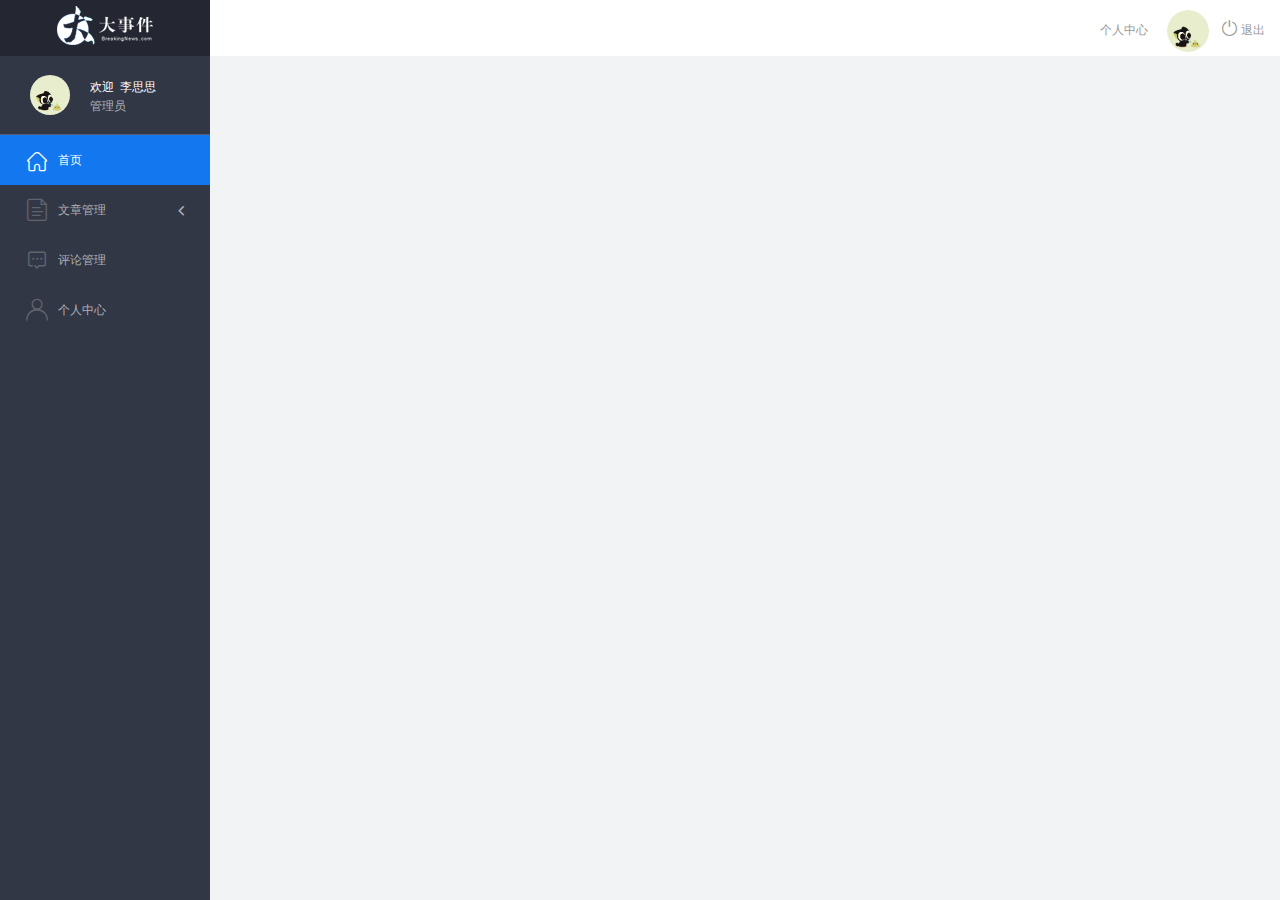
==== admin/index.html @ e84eb097 "静态资源完成" ====
<!DOCTYPE html>
<html lang="en">

<head>
    <meta charset="UTF-8">
    <meta name="viewport" content="width=device-width, initial-scale=1.0">
    <meta http-equiv="X-UA-Compatible" content="ie=edge">
    <title>大事件-后台首页</title>
    <link rel="stylesheet" href="./libs/bootstrap/css/bootstrap.min.css">
    <link rel="stylesheet" href="css/reset.css">
    <link rel="stylesheet" href="css/iconfont.css">
    <link rel="stylesheet" href="css/main.css">
    <script src="./libs/jquery-1.12.4.min.js"></script>
    <!-- 导入bootstrap的js文件 -->
    <script src="./libs/bootstrap/js/bootstrap.min.js"></script>
</head>

<body>
    <div class="sider">
        <a href="#" class="logo"><img src="images/logo02.png" alt="logo"></a>
        <div class="user_info">
            <img src="images/2.jpg" alt="person">
            <span>欢迎&nbsp;&nbsp;李思思</span>
            <b>管理员</b>
        </div>
        <!-- 左侧导航栏 -->
        <div class="menu">
            <div class="level01 active"><a href="#" target="main_frame"><i
                        class="iconfont icon-yidiandiantubiao04"></i><span>首页</span></a></div>
            <div class="level01"><a href="#"><i class="iconfont icon-icon-article"></i><span>文章管理</span><b
                        class="iconfont icon-arrowdownl"></b></a></div>
            <ul class="level02">
                <li><a href="#" target="main_frame"><i class="iconfont icon-previewright"></i><span>文章列表</span></a></li>
                <li><a href="#" target="main_frame"><i class="iconfont icon-previewright"></i><span>发表文章</span></a></li>
                <li><a href="#" target="main_frame"><i class="iconfont icon-previewright"></i><span>文章类别管理</span></a>
                </li>
            </ul>

            <div class="level01"><a href="#" target="main_frame"><i
                        class="iconfont icon-comment"></i><span>评论管理</span></a></div>
            <div class="level01" id="user"><a href="#" target="main_frame"><i
                        class="iconfont icon-user"></i><span>个人中心</span></a></div>
        </div>
        <!-- 顶部栏 -->
        <div class="header_bar">
            <div class="user_center_link">
                <a href="./user.html" target="main_frame">个人中心</a>
                <img src="images/2.jpg" alt="person">
                <a href="javascript:void(0)" class="logout"><i class="iconfont icon-tuichu"></i> 退出</a>
            </div>
        </div>
        <!-- 右侧主体内容 -->
        <div class="main" id="main_body">

        </div>
    </div>
</body>
</html>
---- admin/css/iconfont.css ----
@font-face {font-family: "iconfont";
  src: url('../fonts/iconfont.eot?t=1558003957214'); /* IE9 */
  src: url('../fonts/iconfont.eot?t=1558003957214#iefix') format('embedded-opentype'), /* IE6-IE8 */
  url('[data-uri]') format('woff2'),
  url('../fonts/iconfont.woff?t=1558003957214') format('woff'),
  url('../fonts/iconfont.ttf?t=1558003957214') format('truetype'), /* chrome, firefox, opera, Safari, Android, iOS 4.2+ */
  url('../fonts/iconfont.svg?t=1558003957214#iconfont') format('svg'); /* iOS 4.1- */
}

.iconfont {
  font-family: "iconfont" !important;
  font-size: 16px;
  font-style: normal;
  -webkit-font-smoothing: antialiased;
  -moz-osx-font-smoothing: grayscale;
}

.icon-yidiandiantubiao04:before {
  content: "\e607";
}

.icon-arrowdownl:before {
  content: "\e6a3";
}

.icon-key:before {
  content: "\e68b";
}

.icon-tuichu:before {
  content: "\e622";
}

.icon-previewright:before {
  content: "\e75c";
}

.icon-system:before {
  content: "\e6a6";
}

.icon-icondate:before {
  content: "\e609";
}

.icon-search:before {
  content: "\e656";
}

.icon-system1:before {
  content: "\e608";
}

.icon-user:before {
  content: "\e645";
}

.icon-comment:before {
  content: "\e60a";
}

.icon-icon-article:before {
  content: "\e601";
}
---- admin/css/main.css ----
body{
    font-family:'MicroSoft YaHei';
    background-color: #f2f3f5;
}
.main_wrap{
    position:fixed;
    width:100%;
    height:100%;
    left:0px;
    top:0px;
    background:url('../images/login_bg.jpg'); 
    background-size:100% 100%; 
  }
.header{
    width:1200px;
    overflow: hidden;
    margin:20px auto 0;
}
.heade .logo{
    float: left;
}
.header .copyright{
    float:right;
    font-size:12px;
    color:#fff;
    text-align:right;
    line-height:20px;
    margin-top:10px;
}
.login_form_con{
    position:absolute;
    left:50%;
    top:50%;
    margin-left:-200px;
    margin-top:-155px;
    width:400px;
    height:310px;
    background-color: #edeff0;
}

.login_form{
    position: relative;
}

.login_form .icon-user{
    position:absolute;
    font-size:16px;
    color:#999;
    left:46px;
    top:12px;
}
.login_form .icon-key{
    position:absolute;
    font-size:18px;
    color:#999;
    left:46px;
    top:78px;
}
.login_title{
    height:60px;
    background:url('../images/login_title.png') center center no-repeat #fff;
}
.input_txt,.input_pass,.input_sub{
    display:block;
    width:334px;
    height:37px;
    padding:0px;
    text-indent:40px;
    border:1px solid #ddd;
    margin:27px auto 0;
    outline:none;
}
.input_sub{
    margin-top:40px;
    height:42px;
    background-color: #19b9e7;
    text-indent:0px;
    font-size:18px;
    color:#fff;
    cursor: pointer;
}
.input_sub:hover{
    background-color: #08a0cc;
}

.sider{
    position:fixed;
    left:0;
    top:0;
    bottom:0;
    width:210px;
    background-color: #323745;
}
.sider .logo{
    display:block;
    height:56px;
    background-color: #242732;
    overflow: hidden;
}
.sider .logo img{
    display:block;
    margin:6px auto 0;
}
.user_info{
    height:79px;
    border-bottom:1px solid #5a5e6b;
}

.user_info img{
    float: left;
    width:40px;
    height:40px;
    border-radius:20px;
    margin:19px 0 0 30px;
}
.user_info span{
    float: left;
    width:120px;
    font-size:12px;
    color:#fff;
    margin:23px 0 0 20px;
}
.user_info b{
    float: left;
    width: 120px;
    font-weight:normal;
    font-size:12px;
    color:#adafb5;
    margin:2px 0 0 20px;
}

.menu .level01{
    height:50px;
    line-height:50px;
}
.menu .level01 a{
    display:block;
    height:50px;
    font-size:12px;
    color:#adafb5;
    overflow: hidden;
}
.menu .level01.active a{
    background-color: #1378f0;
    color:#fff;
}
.menu .level01.active i{
    color:#fff;
}

.menu .level01 a:hover{
    background-color: #1378f0;
    color:#fff;
}
.menu .level01 a:hover i{
    color:#fff;
}
.menu .level01 i{
    color:#61646f;
    font-size:22px;
    float: left;
    margin-left:26px;
}
.menu .level01 span{
    float: left;
    margin-left:10px;
}
.menu .level01 b{
    float: right;
    margin-right:20px;
    font-weight:normal;
    transform:rotate(90deg);
    transition:all 500ms ease;
}

.menu .level01 .rotate0{
    transform:rotate(0deg);
}

.menu .level02{
    background: #242732;
    display:none;
}


.menu .level02 li{
    height:40px;
    line-height:40px;
}
.menu .level02 li a{
    display:block;
    height:40px;
    font-size:12px;
    color:#adafb5;
    overflow: hidden;
}

.menu .level02 li a:hover{
    background-color: #1378f0;
    color:#fff;
}

.menu .level02 li i{
    font-size:12px;
    float: left;
    margin-left:60px;
}
.menu .level02 li span{
    font-size:12px;
    float: left;
    margin-left:5px;
}

.menu .level02 .active a{
    color:#ffae00;
}

.header_bar{
    position:fixed;
    left:210px;
    right:0;
    top:0;
    height:56px;
    background-color: #fff;
}

.main{
    position:fixed;
    left:210px;
    top:56px;
    right:0;
    bottom:0;
    background-color: #f2f3f5;
}

.search_form{
    width:218px;
    height:33px;
    border:1px solid #ddd;
    background-color: #f2f3f5;
    border-radius:16px;
    float: left;
    margin:12px 0 0 27px;
}

.search_form input{
    padding:0px;
    margin:0px;
    border:0px;
    float: left;
    background-color: #f2f3f5;
    font-size:12px;
    width:175px;
    height:31px;
    margin-left:12px;
    outline:none;
   
}

.search_form .icon-search{
    line-height:33px;
    cursor: pointer;
    font-size:18px;
    color:#abaebb;
}
.user_center_link{
    float:right;

}
.user_center_link a{
    line-height:56px;
    font-size:12px;
    color:#999;
    margin-right:15px;
}
.user_center_link a:hover{
    color:#ffae00
}

.user_center_link img{
    width:42px;
    height:42px;
    border-radius:32px;
    margin-right:10px;
}

.spannel_list{
    margin-top:20px;
}

.spannel{
	height:100px;
	overflow:hidden;
	text-align:center;
    position:relative;
    background-color: #fff;
    border:1px solid #e7e7e9;
    margin-bottom:20px;
}

.spannel em{
    font-style:normal;
	font-size:50px;
	line-height:50px;
	display:inline-block;
	margin:10px 0 0 20px;
	font-family:'Arial';
	color:#83a2ed;
}

.spannel span{
	font-size:14px;
	display:inline-block;
	color:#83a2ed;
	margin-left:10px;
}

.spannel b{
	position:absolute;
	left:0;
	bottom:0;
	width:100%;
	line-height:24px;
	background:#e5e5e5;
	color:#333;
	font-size:14px;
	font-weight:normal;
}

.scolor01 em,.scolor01 span{
	color:#6ac6e2;
}

.scolor02 em,.scolor02 span{
	color:#5fd9de;
}

.scolor03 em,.scolor03 span{
	color:#58d88e;
}


.gragh_pannel{
    height:350px;
    border:1px solid #e7e7e9;
    background-color: #fff!important; 
    margin-bottom:20px;  
}

.column_pannel{
    margin-bottom:20px;
    height:400px;
    border:1px solid #e7e7e9;
    background-color: #fff!important;   
}

.common_title{
    line-height:42px;
    background-color: #fbfbfb;
    border:1px solid #e7e7e9;
    margin-top:20px;
    text-indent: 15px;
    font-size:14px;
    color:#333;
}

.common_con{
    border:1px solid #e7e7e9;
    border-top:0px;
    background-color: #fff;
    padding-bottom:20px;
    margin-bottom:20px;
}
.opt_btns{
    margin-top:20px;
}

.mp20{
    margin-top:20px;
}

.pagination{   
   margin:0;
}

.article_form{
    margin-top:20px;
}

.form-group{
    margin-bottom:25px;
}

.form-group label{
    font-weight:normal;
    color:#666;
}

.icon-icondate{
    line-height:16px;
}

.user_pic{
    width:100px;
    height:100px;
    margin-bottom:10px;
}

.article_cover{
    width:200px;
    height:200px;
    margin-bottom:10px;
}
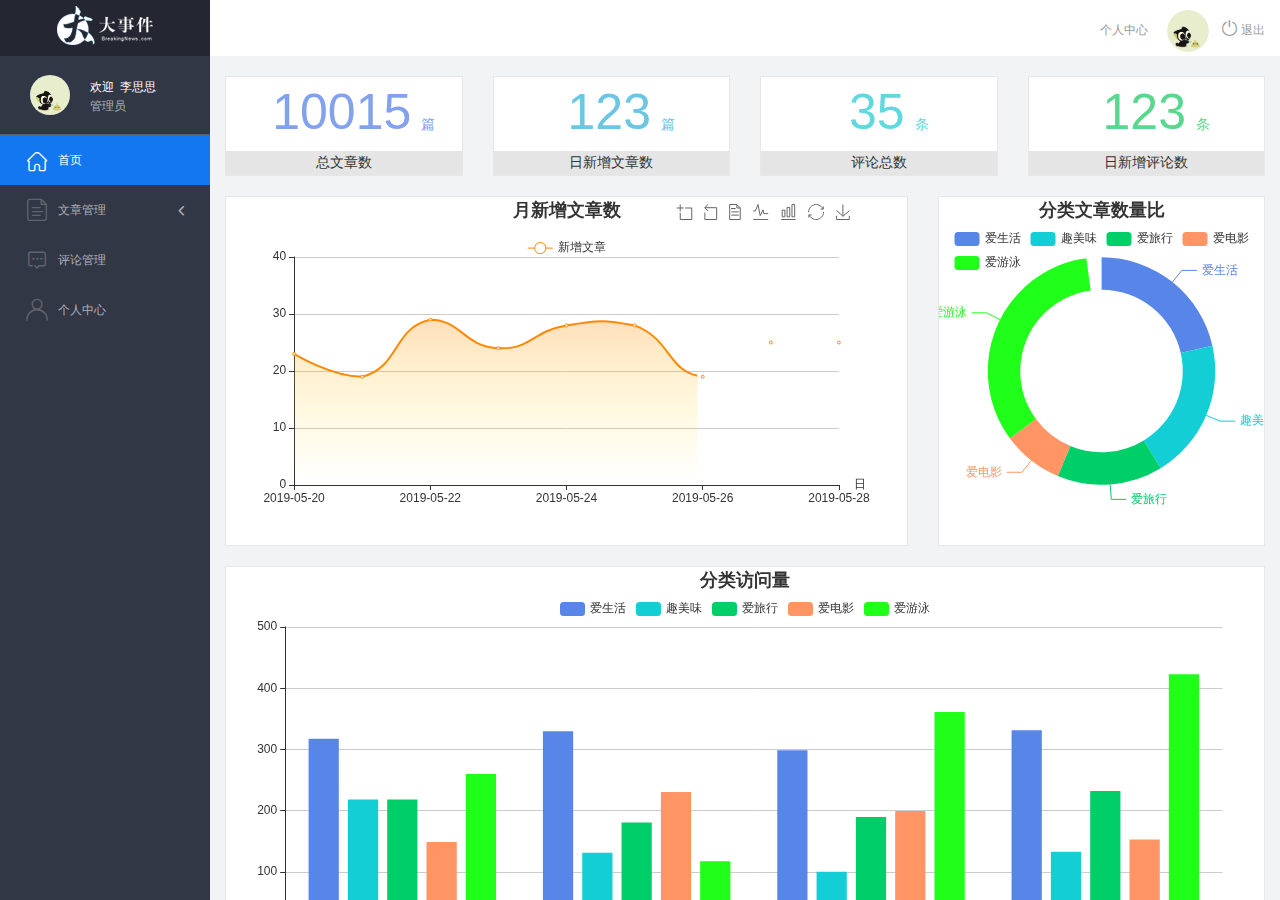
==== commit 3ab7ea72: "后台首页左边栏页签点击到对应页面" ====
--- a/admin/index.html
+++ b/admin/index.html
@@ -20,39 +20,74 @@
         <a href="#" class="logo"><img src="images/logo02.png" alt="logo"></a>
         <div class="user_info">
             <img src="images/2.jpg" alt="person">
-            <span>欢迎&nbsp;&nbsp;李思思</span>
+            <span>欢迎&nbsp;&nbsp;<i style="font-style: normal">李思思</i></span>
             <b>管理员</b>
         </div>
         <!-- 左侧导航栏 -->
         <div class="menu">
-            <div class="level01 active"><a href="#" target="main_frame"><i
+            <div class="level01 active"><a href="./main_count.html" target="myIframe"><i
                         class="iconfont icon-yidiandiantubiao04"></i><span>首页</span></a></div>
             <div class="level01"><a href="#"><i class="iconfont icon-icon-article"></i><span>文章管理</span><b
                         class="iconfont icon-arrowdownl"></b></a></div>
             <ul class="level02">
-                <li><a href="#" target="main_frame"><i class="iconfont icon-previewright"></i><span>文章列表</span></a></li>
-                <li><a href="#" target="main_frame"><i class="iconfont icon-previewright"></i><span>发表文章</span></a></li>
-                <li><a href="#" target="main_frame"><i class="iconfont icon-previewright"></i><span>文章类别管理</span></a>
+                <li><a href="./article_list.html" target="myIframe"><i class="iconfont icon-previewright"></i><span>文章列表</span></a></li>
+                <li><a href="./article_release.html" target="myIframe"><i class="iconfont icon-previewright"></i><span>发表文章</span></a></li>
+                <li><a href="./article_category.html" target="myIframe"><i class="iconfont icon-previewright"></i><span>文章类别管理</span></a>
                 </li>
             </ul>
+   
 
-            <div class="level01"><a href="#" target="main_frame"><i
+
+            
+            <div class="level01"><a href="./comment_list.html" target="myIframe"><i
                         class="iconfont icon-comment"></i><span>评论管理</span></a></div>
-            <div class="level01" id="user"><a href="#" target="main_frame"><i
+            <div class="level01" id="user"><a href="./user.html" target="myIframe"><i
                         class="iconfont icon-user"></i><span>个人中心</span></a></div>
         </div>
         <!-- 顶部栏 -->
         <div class="header_bar">
             <div class="user_center_link">
-                <a href="./user.html" target="main_frame">个人中心</a>
+                <a href="./user.html" target="myIframe">个人中心</a>
                 <img src="images/2.jpg" alt="person">
                 <a href="javascript:void(0)" class="logout"><i class="iconfont icon-tuichu"></i> 退出</a>
             </div>
         </div>
         <!-- 右侧主体内容 -->
         <div class="main" id="main_body">
+                <iframe name="myIframe" src="./main_count.html" frameborder="0" style="width: 100%; height: 100%;"></iframe>
+        </div>
 
-        </div>
+        <script src="./libs/http.js"></script>
+
+        <script>
+            // 1.一进入就发生ajax请求
+            $(function () {
+                $.ajax({
+                    url: BigNew.user_info,
+                    // headers: {
+                    //     Authorization: window.localStorage.getItem('token')
+                    // },
+                    success: function (backData) {
+                        console.log(backData);
+                        if (backData.code == 200) {
+                            $('.user_info>span>i').text(backData.data.nickname);
+                            $('.user_info>img').attr('src', backData.data.userPic)
+                            $('.user_center_link>img').attr('src', backData.data.userPic)
+                        }
+
+                    }
+                })
+           
+                // 2.登出
+                //给登出按钮设置点击事件
+                $('.logout').on('click',function(){
+                    // 删除token,跳转到登陆页面
+                    window.localStorage.removeItem('token');
+                    window.location.href = './login.html';
+                })
+            })           
+        </script>
     </div>
 </body>
+
 </html>--- a/admin/css/main.css
+++ b/admin/css/main.css
@@ -47,14 +47,14 @@
     font-size:16px;
     color:#999;
     left:46px;
-    top:12px;
+    top:6px;
 }
 .login_form .icon-key{
     position:absolute;
     font-size:18px;
     color:#999;
     left:46px;
-    top:78px;
+    top:72px;
 }
 .login_title{
     height:60px;
@@ -69,6 +69,7 @@
     border:1px solid #ddd;
     margin:27px auto 0;
     outline:none;
+
 }
 .input_sub{
     margin-top:40px;
@@ -78,6 +79,7 @@
     font-size:18px;
     color:#fff;
     cursor: pointer;
+    border-radius: 20px;
 }
 .input_sub:hover{
     background-color: #08a0cc;
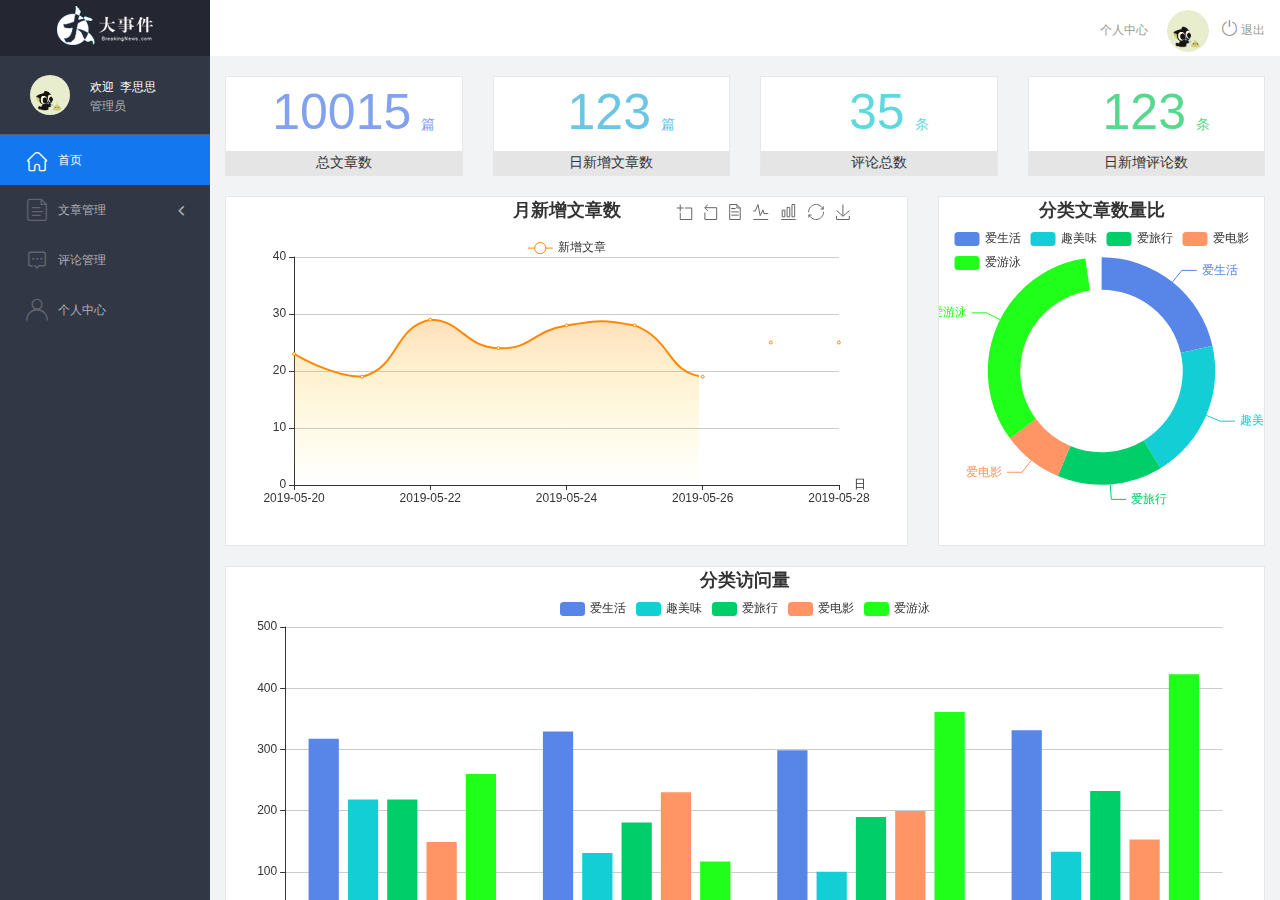
==== commit 36182145: "左侧导航栏页面完成" ====
--- a/admin/index.html
+++ b/admin/index.html
@@ -60,15 +60,16 @@
         <script src="./libs/http.js"></script>
 
         <script>
-            // 1.一进入就发生ajax请求
+           
             $(function () {
+                 // 1.一进入就发生ajax请求
                 $.ajax({
                     url: BigNew.user_info,
                     // headers: {
                     //     Authorization: window.localStorage.getItem('token')
                     // },
                     success: function (backData) {
-                        console.log(backData);
+                        // console.log(backData);
                         if (backData.code == 200) {
                             $('.user_info>span>i').text(backData.data.nickname);
                             $('.user_info>img').attr('src', backData.data.userPic)
@@ -85,6 +86,26 @@
                     window.localStorage.removeItem('token');
                     window.location.href = './login.html';
                 })
+
+                // 三.左侧一级菜单点击事件
+                $('div.level01').on('click',function(){
+                    $(this).addClass('active').siblings('div').removeClass('active');
+                    // 点击文章让ul滑入滑出
+                    if ($(this).index() == 1) {
+                        $('ul.level02').stop().slideToggle();
+
+                        // 默认选中二级菜单,触发第一个点击事件和默认跳转事件
+                        $('ul.level02>li:eq(0)>a')[0].click();
+
+                        // 小尖尖添加类名
+                        $(this).find('b').toggleClass('rotate0')
+                    }
+                })
+
+                // 四.左侧二级菜单点击事件
+                $('ul.level02>li').on('click',function(){
+                     $(this).addClass('active').siblings('li').removeClass('active');
+                })
             })           
         </script>
     </div>
